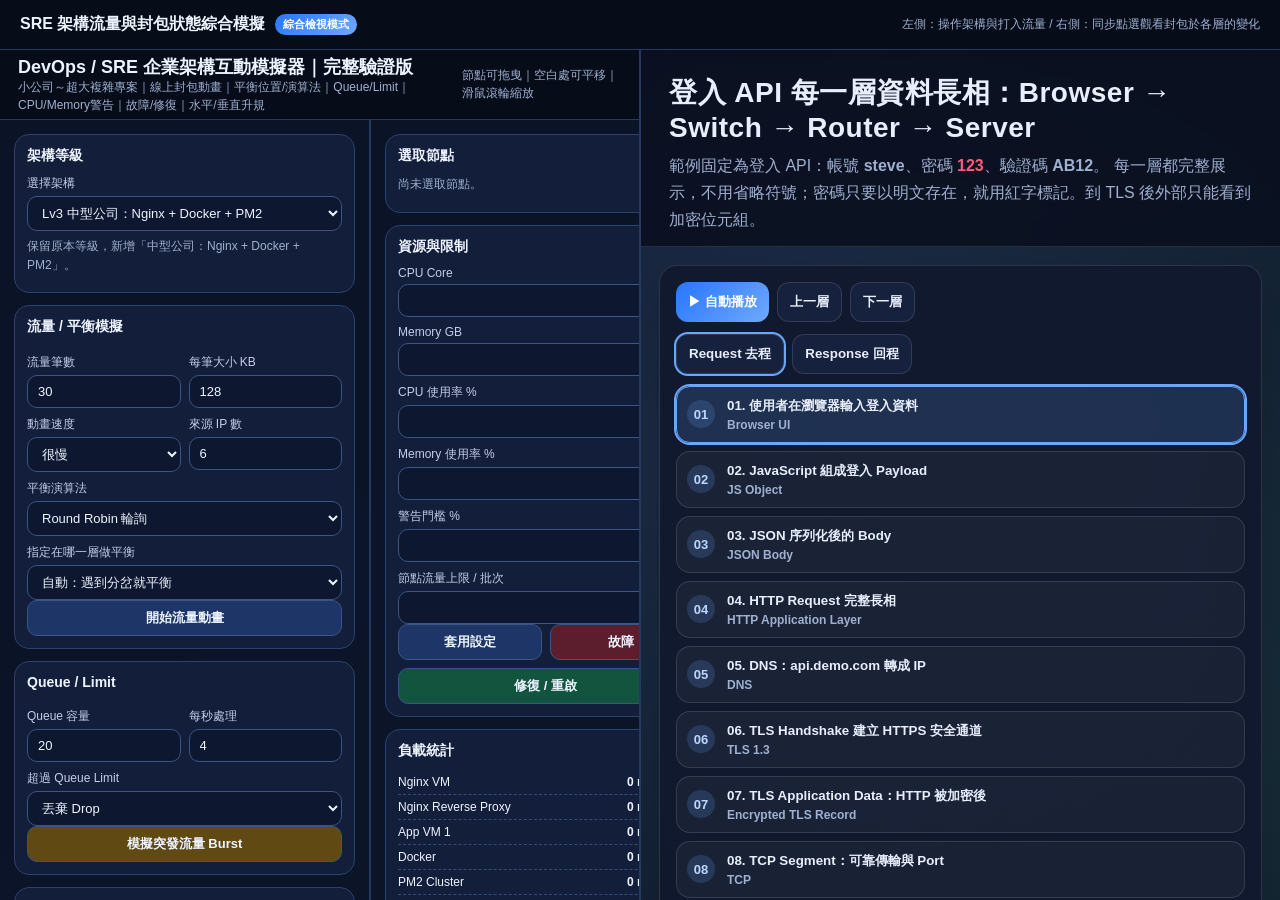
==== dashboard.html @ 3b9d679e "Initial commit: DevOps/SRE 互動教學工具集 (模組化結構完成)" ====
<!DOCTYPE html>
<html lang="zh-Hant">
<head>
    <meta charset="UTF-8">
    <meta name="viewport" content="width=device-width, initial-scale=1.0">
    <title>SRE 架構與封包狀態綜合模擬儀表板</title>
    <style>
        :root {
            --bg: #060a14;
            --header-bg: rgba(7, 12, 25, 0.94);
            --border: #263a61;
            --text: #eef4ff;
        }
        * {
            box-sizing: border-box;
        }
        body {
            margin: 0;
            padding: 0;
            background: var(--bg);
            color: var(--text);
            font-family: -apple-system, BlinkMacSystemFont, "Segoe UI", "Noto Sans TC", Arial, sans-serif;
            height: 100vh;
            display: flex;
            flex-direction: column;
            overflow: hidden;
        }
        header {
            height: 50px;
            display: flex;
            justify-content: space-between;
            align-items: center;
            padding: 0 20px;
            background: var(--header-bg);
            border-bottom: 1px solid var(--border);
            flex-shrink: 0;
        }
        h1 {
            font-size: 16px;
            margin: 0;
            display: flex;
            align-items: center;
            gap: 10px;
        }
        .badge {
            background: linear-gradient(135deg, #2776ff, #6fa9ff);
            color: white;
            font-size: 11px;
            padding: 3px 8px;
            border-radius: 999px;
            font-weight: 800;
        }
        .container {
            display: flex;
            flex: 1;
            width: 100%;
            height: calc(100vh - 50px);
        }
        .panel {
            flex: 1;
            position: relative;
        }
        .panel-left {
            border-right: 2px solid var(--border);
        }
        iframe {
            width: 100%;
            height: 100%;
            border: none;
            display: block;
        }
        /* 隱藏 SRE.html 內原本的 Header 讓畫面更乾淨 */
        .cover-header {
            position: absolute;
            top: 0;
            left: 0;
            right: 0;
            height: 0px;
            pointer-events: none;
        }
    </style>
</head>
<body>
    <header>
        <h1>SRE 架構流量與封包狀態綜合模擬 <span class="badge">綜合檢視模式</span></h1>
        <div style="font-size: 12px; color: #9fb0d0;">左側：操作架構與打入流量 / 右側：同步點選觀看封包於各層的變化</div>
    </header>
    
    <div class="container">
        <!-- 左側面板：機器流量模擬器 -->
        <div class="panel panel-left">
            <iframe src="SRE.html" title="SRE Architecture Simulator"></iframe>
        </div>
        
        <!-- 右側面板：封包傳遞狀態說明 -->
        <div class="panel panel-right">
            <iframe src="net.html" title="Network Layer State"></iframe>
        </div>
    </div>
</body>
</html>
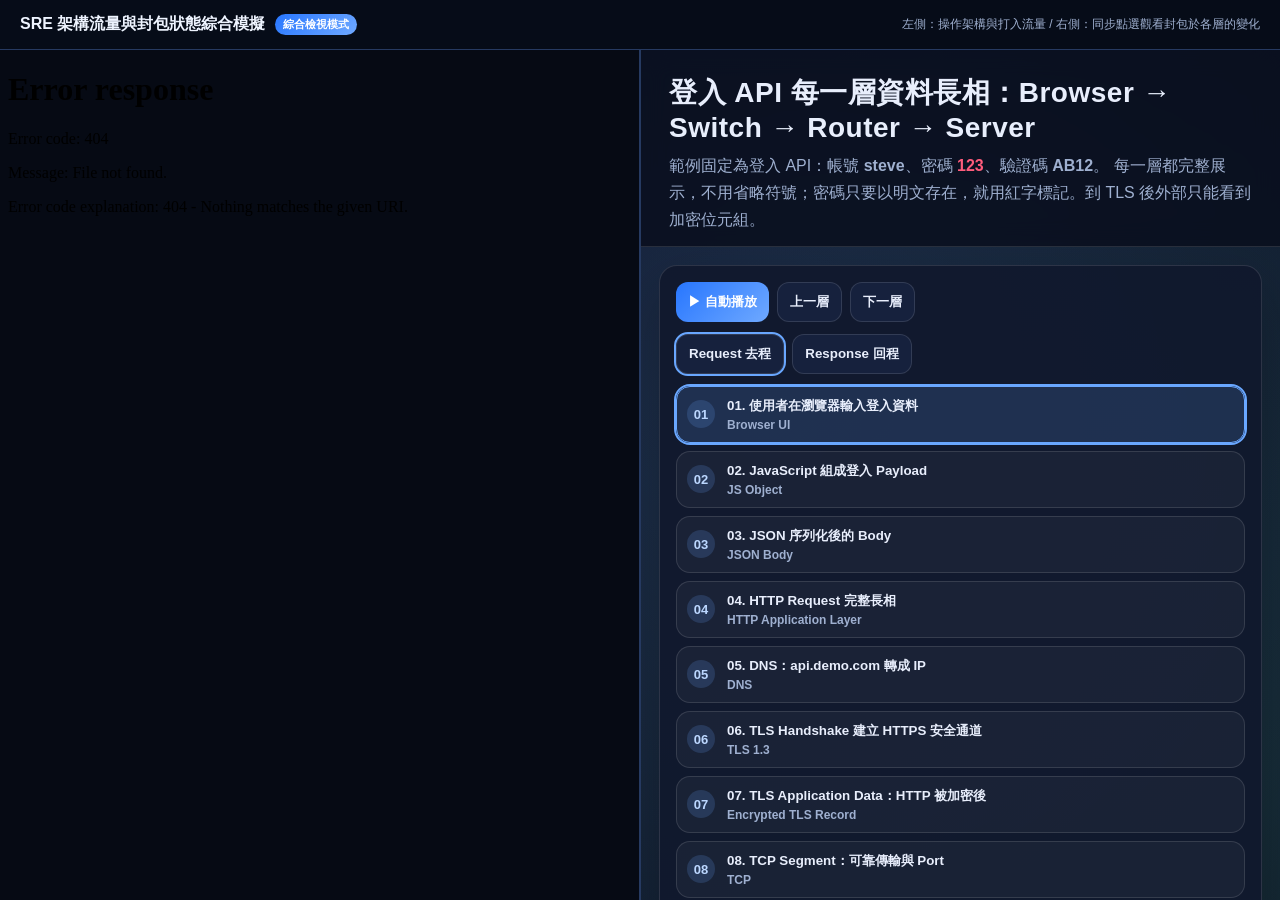
==== commit 4961bc32: "Rename index to sre, home to index for GitHub Pages default routing" ====
--- a/dashboard.html
+++ b/dashboard.html
@@ -89,7 +89,7 @@
     <div class="container">
         <!-- 左側面板：機器流量模擬器 -->
         <div class="panel panel-left">
-            <iframe src="SRE.html" title="SRE Architecture Simulator"></iframe>
+            <iframe src="sre.html" title="SRE Architecture Simulator"></iframe>
         </div>
         
         <!-- 右側面板：封包傳遞狀態說明 -->
